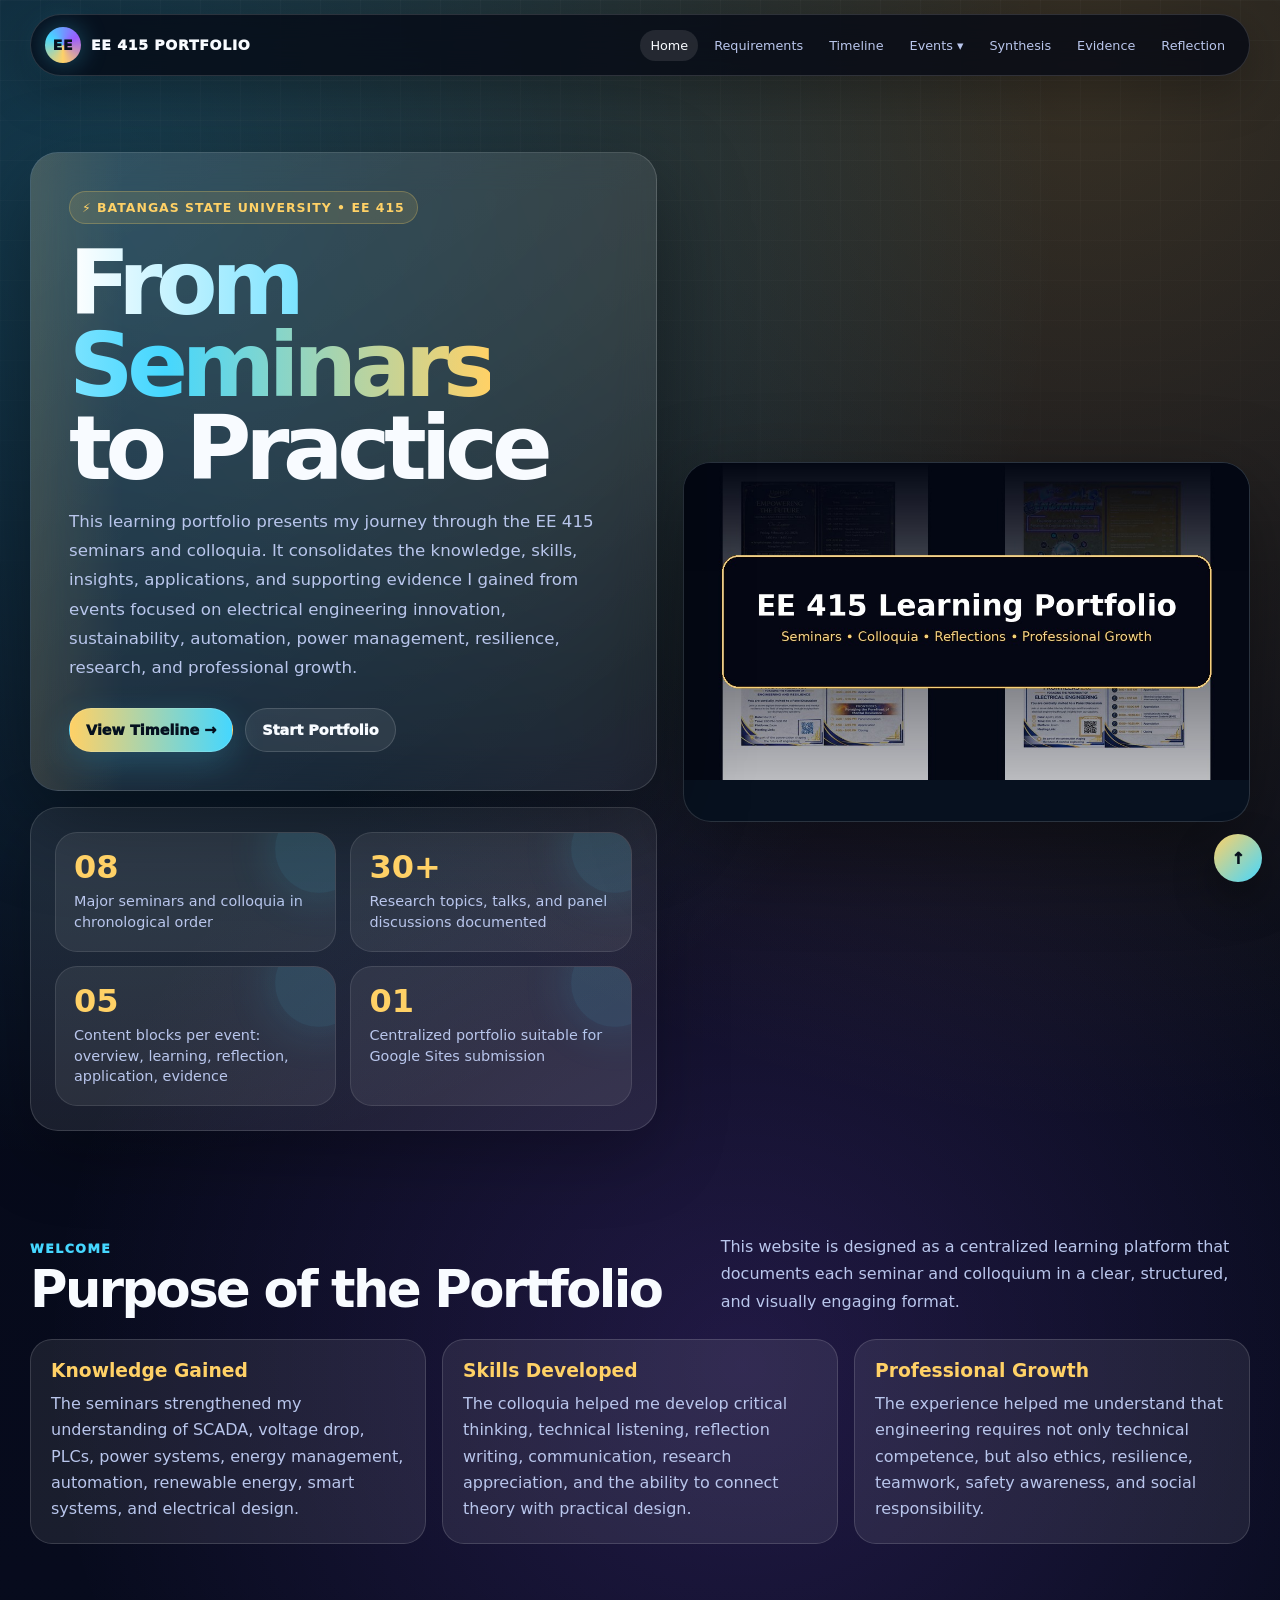
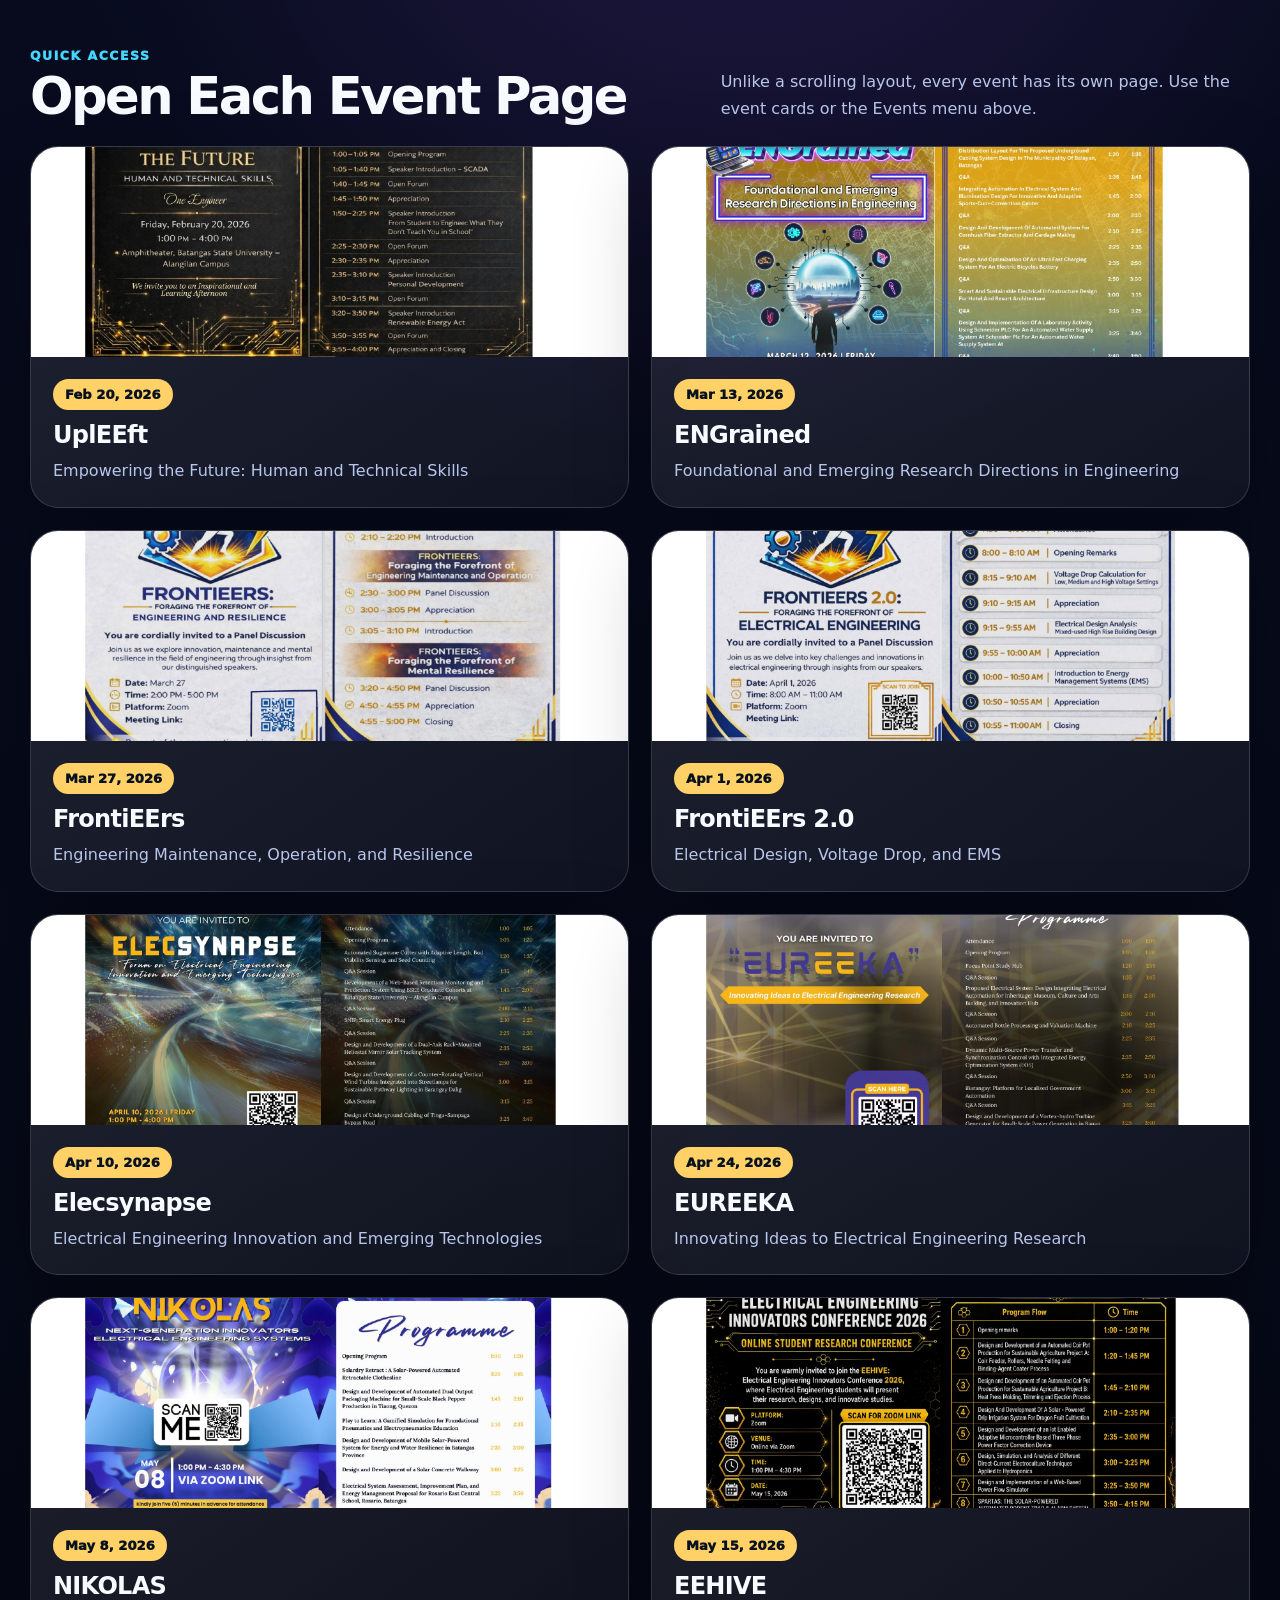
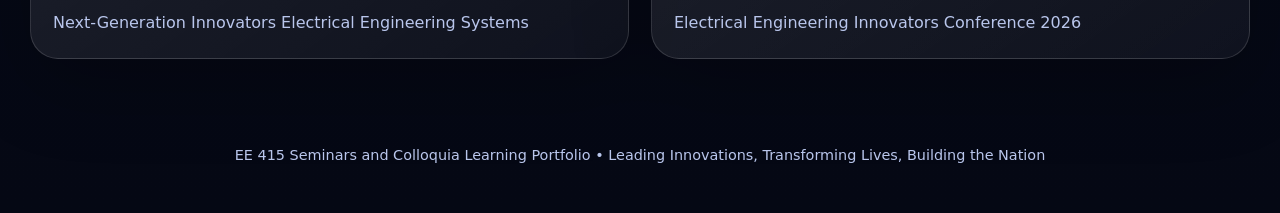
==== index.html @ 4abf8a92 "Add files via upload" ====
<!doctype html>
<html lang="en"><head><meta charset="utf-8"><meta name="viewport" content="width=device-width,initial-scale=1"><title>EE 415 Learning Portfolio</title><link rel="stylesheet" href="assets/css/style.css"></head>
<body>
<nav class="nav">
  <a class="brand" href="index.html"><span class="brand-mark">EE</span> EE 415 Portfolio</a>
  <div class="links">
    <a class="active" href="index.html">Home</a>
    <a class="" href="requirements.html">Requirements</a>
    <a class="" href="timeline.html">Timeline</a>
    <div class="drop"><button class="dropbtn">Events ▾</button><div class="drop-content">
      <a href="events/upleeft.html">UplEEft</a>
      <a href="events/engrained.html">ENGrained</a>
      <a href="events/frontieers.html">FrontiEErs</a>
      <a href="events/frontieers2.html">FrontiEErs 2.0</a>
      <a href="events/elecsynapse.html">Elecsynapse</a>
      <a href="events/eureeka.html">EUREEKA</a>
      <a href="events/nikolas.html">NIKOLAS</a>
      <a href="events/eehive.html">EEHIVE</a>
    </div></div>
    <a class="" href="synthesis.html">Synthesis</a>
    <a class="" href="gallery.html">Evidence</a>
    <a class="" href="reflection.html">Reflection</a>
  </div>
</nav>
<main class="wrap">
<section class="hero" id="top"><div class="hero-grid"><div><div class="hero-copy glass"><div class="eyebrow">⚡ Batangas State University • EE 415</div><h1><span class="gradient">From Seminars</span><br>to Practice</h1><p class="lead">This learning portfolio presents my journey through the EE 415 seminars and colloquia. It consolidates the knowledge, skills, insights, applications, and supporting evidence I gained from events focused on electrical engineering innovation, sustainability, automation, power management, resilience, research, and professional growth.</p><div class="btnrow"><a class="btn primary" href="timeline.html">View Timeline →</a><a class="btn secondary" href="events/upleeft.html">Start Portfolio</a></div></div><div class="stats"><div class="stat"><strong>08</strong><span>Major seminars and colloquia in chronological order</span></div><div class="stat"><strong>30+</strong><span>Research topics, talks, and panel discussions documented</span></div><div class="stat"><strong>05</strong><span>Content blocks per event: overview, learning, reflection, application, evidence</span></div><div class="stat"><strong>01</strong><span>Centralized portfolio suitable for Google Sites submission</span></div></div></div><div class="hero-img"><img src="assets/images/hero-collage.jpg" alt="EE 415 event collage"></div></div></section>
<section class="section"><div class="section-head"><div><div class="kicker">Welcome</div><h2>Purpose of the Portfolio</h2></div><p>This website is designed as a centralized learning platform that documents each seminar and colloquium in a clear, structured, and visually engaging format.</p></div><div class="grid"><div class="card"><h3>Knowledge Gained</h3><p>The seminars strengthened my understanding of SCADA, voltage drop, PLCs, power systems, energy management, automation, renewable energy, smart systems, and electrical design.</p></div><div class="card"><h3>Skills Developed</h3><p>The colloquia helped me develop critical thinking, technical listening, reflection writing, communication, research appreciation, and the ability to connect theory with practical design.</p></div><div class="card"><h3>Professional Growth</h3><p>The experience helped me understand that engineering requires not only technical competence, but also ethics, resilience, teamwork, safety awareness, and social responsibility.</p></div></div></section>
<section class="section"><div class="section-head"><div><div class="kicker">Quick Access</div><h2>Open Each Event Page</h2></div><p>Unlike a scrolling layout, every event has its own page. Use the event cards or the Events menu above.</p></div><div class="event-grid"><a class="event-card" href="events/upleeft.html"><div class="event-img"><img src="assets/images/events/upleeft.png" alt="UplEEft event poster"></div><div class="event-body"><span class="event-date">Feb 20, 2026</span><h3>UplEEft</h3><p>Empowering the Future: Human and Technical Skills</p></div></a>
<a class="event-card" href="events/engrained.html"><div class="event-img"><img src="assets/images/events/engrained.png" alt="ENGrained event poster"></div><div class="event-body"><span class="event-date">Mar 13, 2026</span><h3>ENGrained</h3><p>Foundational and Emerging Research Directions in Engineering</p></div></a>
<a class="event-card" href="events/frontieers.html"><div class="event-img"><img src="assets/images/events/frontieers.png" alt="FrontiEErs event poster"></div><div class="event-body"><span class="event-date">Mar 27, 2026</span><h3>FrontiEErs</h3><p>Engineering Maintenance, Operation, and Resilience</p></div></a>
<a class="event-card" href="events/frontieers2.html"><div class="event-img"><img src="assets/images/events/frontieers2.png" alt="FrontiEErs 2.0 event poster"></div><div class="event-body"><span class="event-date">Apr 1, 2026</span><h3>FrontiEErs 2.0</h3><p>Electrical Design, Voltage Drop, and EMS</p></div></a>
<a class="event-card" href="events/elecsynapse.html"><div class="event-img"><img src="assets/images/events/elecsynapse.png" alt="Elecsynapse event poster"></div><div class="event-body"><span class="event-date">Apr 10, 2026</span><h3>Elecsynapse</h3><p>Electrical Engineering Innovation and Emerging Technologies</p></div></a>
<a class="event-card" href="events/eureeka.html"><div class="event-img"><img src="assets/images/events/eureeka.png" alt="EUREEKA event poster"></div><div class="event-body"><span class="event-date">Apr 24, 2026</span><h3>EUREEKA</h3><p>Innovating Ideas to Electrical Engineering Research</p></div></a>
<a class="event-card" href="events/nikolas.html"><div class="event-img"><img src="assets/images/events/nikolas.png" alt="NIKOLAS event poster"></div><div class="event-body"><span class="event-date">May 8, 2026</span><h3>NIKOLAS</h3><p>Next-Generation Innovators Electrical Engineering Systems</p></div></a>
<a class="event-card" href="events/eehive.html"><div class="event-img"><img src="assets/images/events/eehive.png" alt="EEHIVE event poster"></div><div class="event-body"><span class="event-date">May 15, 2026</span><h3>EEHIVE</h3><p>Electrical Engineering Innovators Conference 2026</p></div></a></div></section>
</main><footer class="footer"><div class="wrap">EE 415 Seminars and Colloquia Learning Portfolio • Leading Innovations, Transforming Lives, Building the Nation</div></footer><a class="backtop" href="#top">↑</a></body></html>
---- assets/css/style.css ----
:root{
  --bg:#050814;--soft:#0b1228;--panel:rgba(255,255,255,.078);--panel2:rgba(255,255,255,.13);--text:#f8fbff;--muted:#b9c6ec;--gold:#ffd166;--electric:#45d7ff;--violet:#9a5cff;--green:#62ffbf;--line:rgba(255,255,255,.14);--shadow:0 30px 90px rgba(0,0,0,.42);--max:1220px;--r:28px
}
*{box-sizing:border-box;margin:0;padding:0}html{scroll-behavior:smooth}body{font-family:Inter,ui-sans-serif,system-ui,-apple-system,BlinkMacSystemFont,"Segoe UI",sans-serif;color:var(--text);background:radial-gradient(circle at 8% 6%,rgba(69,215,255,.25),transparent 28%),radial-gradient(circle at 85% 2%,rgba(255,209,102,.20),transparent 30%),radial-gradient(circle at 58% 40%,rgba(154,92,255,.18),transparent 32%),linear-gradient(180deg,#050814,#070b1d 46%,#050814);overflow-x:hidden;min-height:100vh}body:before{content:"";position:fixed;inset:0;pointer-events:none;background-image:linear-gradient(rgba(255,255,255,.026) 1px,transparent 1px),linear-gradient(90deg,rgba(255,255,255,.026) 1px,transparent 1px);background-size:40px 40px;mask-image:linear-gradient(to bottom,rgba(0,0,0,.9),transparent 82%);z-index:-2}body:after{content:"";position:fixed;inset:0;pointer-events:none;background:linear-gradient(115deg,transparent 0%,rgba(255,255,255,.055) 42%,transparent 58%);transform:translateX(-130%);animation:scan 8s ease-in-out infinite;z-index:-1}@keyframes scan{0%,50%{transform:translateX(-130%)}75%,100%{transform:translateX(130%)}}
a{color:inherit}.wrap{width:min(var(--max),calc(100% - 32px));margin:0 auto}.nav{position:sticky;top:14px;z-index:50;margin:14px auto 0;width:min(var(--max),calc(100% - 32px));display:flex;align-items:center;justify-content:space-between;gap:14px;padding:12px 14px;border:1px solid var(--line);border-radius:999px;background:rgba(5,8,20,.78);backdrop-filter:blur(18px);box-shadow:0 15px 50px rgba(0,0,0,.28)}.brand{display:flex;align-items:center;gap:10px;font-weight:1000;letter-spacing:.05em;text-transform:uppercase;font-size:.88rem;white-space:nowrap;text-decoration:none}.brand-mark{width:36px;height:36px;border-radius:50%;display:grid;place-items:center;background:conic-gradient(from 180deg,var(--gold),var(--electric),var(--violet),var(--gold));color:#07111f;font-weight:1000;box-shadow:0 0 26px rgba(69,215,255,.34)}.links{display:flex;gap:6px;flex-wrap:wrap;justify-content:flex-end;align-items:center}.links a,.dropbtn{color:var(--muted);text-decoration:none;font-size:.8rem;padding:8px 10px;border-radius:999px;transition:.25s ease;border:0;background:transparent;font-family:inherit}.links a:hover,.drop:hover .dropbtn,.links a.active{color:var(--text);background:rgba(255,255,255,.10)}.drop{position:relative}.drop-content{display:none;position:absolute;right:0;top:38px;min-width:310px;background:rgba(5,8,20,.96);border:1px solid var(--line);border-radius:20px;padding:10px;box-shadow:var(--shadow);backdrop-filter:blur(18px)}.drop:hover .drop-content{display:grid;gap:4px}.drop-content a{display:block;border-radius:12px;white-space:normal}.hero{padding:76px 0 50px}.hero-grid{display:grid;grid-template-columns:1.05fr .95fr;gap:26px;align-items:center}.glass{border:1px solid var(--line);background:linear-gradient(145deg,rgba(255,255,255,.115),rgba(255,255,255,.045));backdrop-filter:blur(18px);box-shadow:var(--shadow)}.hero-copy{position:relative;padding:38px;border-radius:var(--r);overflow:hidden}.hero-copy:before{content:"";position:absolute;inset:-2px;background:linear-gradient(90deg,transparent,rgba(69,215,255,.45),rgba(255,209,102,.42),transparent);opacity:.58;transform:translateX(-85%);animation:sweep 6s ease-in-out infinite;z-index:0}.hero-copy>*{position:relative;z-index:1}@keyframes sweep{0%,45%{transform:translateX(-85%)}70%,100%{transform:translateX(85%)}}.eyebrow{display:inline-flex;align-items:center;gap:8px;color:var(--gold);background:rgba(255,209,102,.12);border:1px solid rgba(255,209,102,.25);padding:8px 12px;border-radius:999px;font-size:.78rem;font-weight:900;letter-spacing:.08em;text-transform:uppercase;margin-bottom:18px}h1{font-size:clamp(2.6rem,7vw,6.1rem);line-height:.92;letter-spacing:-.07em;margin-bottom:18px}.gradient{background:linear-gradient(90deg,#fff,var(--electric),var(--gold));-webkit-background-clip:text;background-clip:text;color:transparent}.lead{color:var(--muted);font-size:1.04rem;line-height:1.75;max-width:72ch}.btnrow{display:flex;flex-wrap:wrap;gap:12px;margin-top:26px}.btn{display:inline-flex;align-items:center;gap:10px;padding:13px 16px;border-radius:999px;text-decoration:none;font-weight:950;font-size:.9rem;transition:.25s ease;border:1px solid rgba(255,255,255,.14)}.btn.primary{color:#05111f;background:linear-gradient(90deg,var(--gold),var(--electric));box-shadow:0 12px 35px rgba(69,215,255,.20)}.btn.secondary{color:var(--text);background:rgba(255,255,255,.08)}.btn:hover{transform:translateY(-3px) scale(1.015);filter:brightness(1.08)}.hero-img{border-radius:var(--r);overflow:hidden;border:1px solid var(--line);box-shadow:var(--shadow);min-height:360px;background:#07111f}.hero-img img{width:100%;height:100%;display:block;object-fit:cover}.stats{padding:24px;border-radius:var(--r);display:grid;grid-template-columns:repeat(2,1fr);gap:14px;background:var(--panel);border:1px solid var(--line);box-shadow:0 25px 70px rgba(0,0,0,.26);margin-top:16px}.stat{min-height:118px;padding:18px;border-radius:22px;background:rgba(255,255,255,.07);border:1px solid rgba(255,255,255,.10);position:relative;overflow:hidden}.stat:after{content:"";position:absolute;right:-28px;top:-28px;width:88px;height:88px;border-radius:50%;background:rgba(69,215,255,.12);box-shadow:0 0 50px rgba(69,215,255,.18)}.stat strong{display:block;font-size:2rem;line-height:1;color:var(--gold);margin-bottom:8px}.stat span{color:var(--muted);font-size:.9rem;line-height:1.45}.page-hero{padding:70px 0 36px}.page-card{padding:34px;border-radius:var(--r)}.page-card h1{font-size:clamp(2.4rem,6vw,5.2rem)}.meta{color:var(--gold);font-weight:900;letter-spacing:.04em;text-transform:uppercase;font-size:.82rem;margin-bottom:12px}.section{padding:52px 0}.section-head{display:flex;justify-content:space-between;gap:24px;align-items:end;margin-bottom:24px}.kicker{color:var(--electric);font-weight:1000;letter-spacing:.12em;text-transform:uppercase;font-size:.78rem;margin-bottom:8px}h2{font-size:clamp(1.9rem,4vw,3.35rem);line-height:1;letter-spacing:-.05em}.section-head p{color:var(--muted);max-width:52ch;line-height:1.7}.grid{display:grid;grid-template-columns:repeat(3,1fr);gap:16px}.grid.two{grid-template-columns:repeat(2,1fr)}.card{padding:20px;border-radius:22px;background:var(--panel);border:1px solid var(--line);transition:.25s ease}.card:hover{transform:translateY(-5px);background:var(--panel2)}.card h3{color:var(--gold);margin-bottom:10px}.card p,.card li{color:var(--muted);line-height:1.65}.card ul{padding-left:18px}.timeline{position:relative;display:grid;gap:18px}.timeline:before{content:"";position:absolute;left:29px;top:0;bottom:0;width:2px;background:linear-gradient(var(--gold),var(--electric),var(--violet),var(--green));opacity:.75}.timeitem{display:grid;grid-template-columns:60px 1fr;gap:16px;align-items:stretch}.dot{width:60px;height:60px;border-radius:50%;display:grid;place-items:center;background:linear-gradient(145deg,var(--gold),var(--electric));color:#08111d;font-weight:1000;box-shadow:0 0 0 8px rgba(69,215,255,.08),0 0 35px rgba(69,215,255,.20);z-index:1}.timecard{padding:20px;border-radius:22px;background:var(--panel);border:1px solid var(--line);transition:.25s ease}.timecard:hover{transform:translateX(6px);background:var(--panel2)}.timecard h3{font-size:1.25rem;margin-bottom:8px}.timemeta{color:var(--gold);font-size:.86rem;font-weight:850;margin-bottom:10px}.timecard p{color:var(--muted);line-height:1.65}.event-grid{display:grid;grid-template-columns:repeat(2,1fr);gap:22px}.event-card{border-radius:var(--r);background:linear-gradient(145deg,rgba(255,255,255,.10),rgba(255,255,255,.045));border:1px solid var(--line);box-shadow:0 25px 80px rgba(0,0,0,.24);overflow:hidden;transition:.28s ease;text-decoration:none;display:block}.event-card:hover{transform:translateY(-8px);box-shadow:0 35px 100px rgba(0,0,0,.38)}.event-img{height:210px;background:#07111f}.event-img img{width:100%;height:100%;object-fit:cover;display:block}.event-body{padding:22px}.event-date{display:inline-block;color:#07111f;background:var(--gold);padding:8px 12px;border-radius:999px;font-weight:1000;font-size:.82rem;margin-bottom:12px}.event-body h3{font-size:1.5rem;letter-spacing:-.03em;line-height:1.1;margin-bottom:10px}.event-body p{color:var(--muted);line-height:1.65}.visual{border-radius:24px;overflow:hidden;border:1px solid var(--line);box-shadow:var(--shadow);background:#07111f}.visual img{width:100%;display:block}.takeaways{display:grid;gap:10px}.takeaway{display:grid;grid-template-columns:30px 1fr;gap:10px;align-items:start;color:var(--muted);line-height:1.6}.takeaway b{color:var(--text)}.spark{width:30px;height:30px;border-radius:50%;display:grid;place-items:center;color:#07111f;background:linear-gradient(135deg,var(--gold),var(--electric));font-size:.78rem;font-weight:1000}.callout{padding:18px;border-radius:18px;background:rgba(255,255,255,.065);border:1px solid rgba(255,255,255,.10)}.callout strong{color:var(--gold)}.evidence{border-style:dashed}.gallery{display:grid;grid-template-columns:repeat(4,1fr);gap:14px}.gallery .gitem{min-height:180px;border-radius:20px;border:1px solid var(--line);background:linear-gradient(135deg,rgba(255,255,255,.14),rgba(255,255,255,.04)),radial-gradient(circle at 30% 20%,rgba(255,209,102,.25),transparent 32%);display:flex;flex-direction:column;justify-content:end;padding:16px;position:relative;overflow:hidden}.gallery .gitem:before{content:"";position:absolute;inset:16px;border:1px dashed rgba(255,255,255,.22);border-radius:14px}.gallery .gitem>*{position:relative;z-index:1}.gallery h3{font-size:1rem;margin-bottom:4px}.gallery p{color:var(--muted);font-size:.82rem;line-height:1.45}.footer{padding:36px 0 50px;color:var(--muted);text-align:center;font-size:.9rem}.backtop{position:fixed;right:18px;bottom:18px;width:48px;height:48px;border-radius:50%;display:grid;place-items:center;background:linear-gradient(135deg,var(--gold),var(--electric));color:#07111f;text-decoration:none;font-weight:1000;box-shadow:0 18px 40px rgba(0,0,0,.35);z-index:40}.poster-row{display:grid;grid-template-columns:.85fr 1.15fr;gap:20px;align-items:start}.caption{font-size:.85rem;color:var(--muted);line-height:1.55;margin-top:10px}.small{font-size:.92rem;color:var(--muted);line-height:1.65}.breadcrumbs{margin-bottom:18px;color:var(--muted);font-size:.86rem}.breadcrumbs a{color:var(--electric);text-decoration:none}.breadcrumbs a:hover{text-decoration:underline}@media(max-width:980px){.hero-grid,.grid,.grid.two,.event-grid,.poster-row{grid-template-columns:1fr}.gallery{grid-template-columns:repeat(2,1fr)}.section-head{align-items:start;flex-direction:column}.nav{align-items:flex-start;border-radius:24px;flex-direction:column}.links{justify-content:flex-start}.drop-content{position:static;display:none}.drop:hover .drop-content{display:grid}}@media(max-width:640px){.hero-copy,.page-card{padding:24px}.stats{grid-template-columns:1fr}.gallery{grid-template-columns:1fr}.timeitem{grid-template-columns:46px 1fr}.dot{width:46px;height:46px;font-size:.82rem}.timeline:before{left:22px}.event-img{height:170px}}
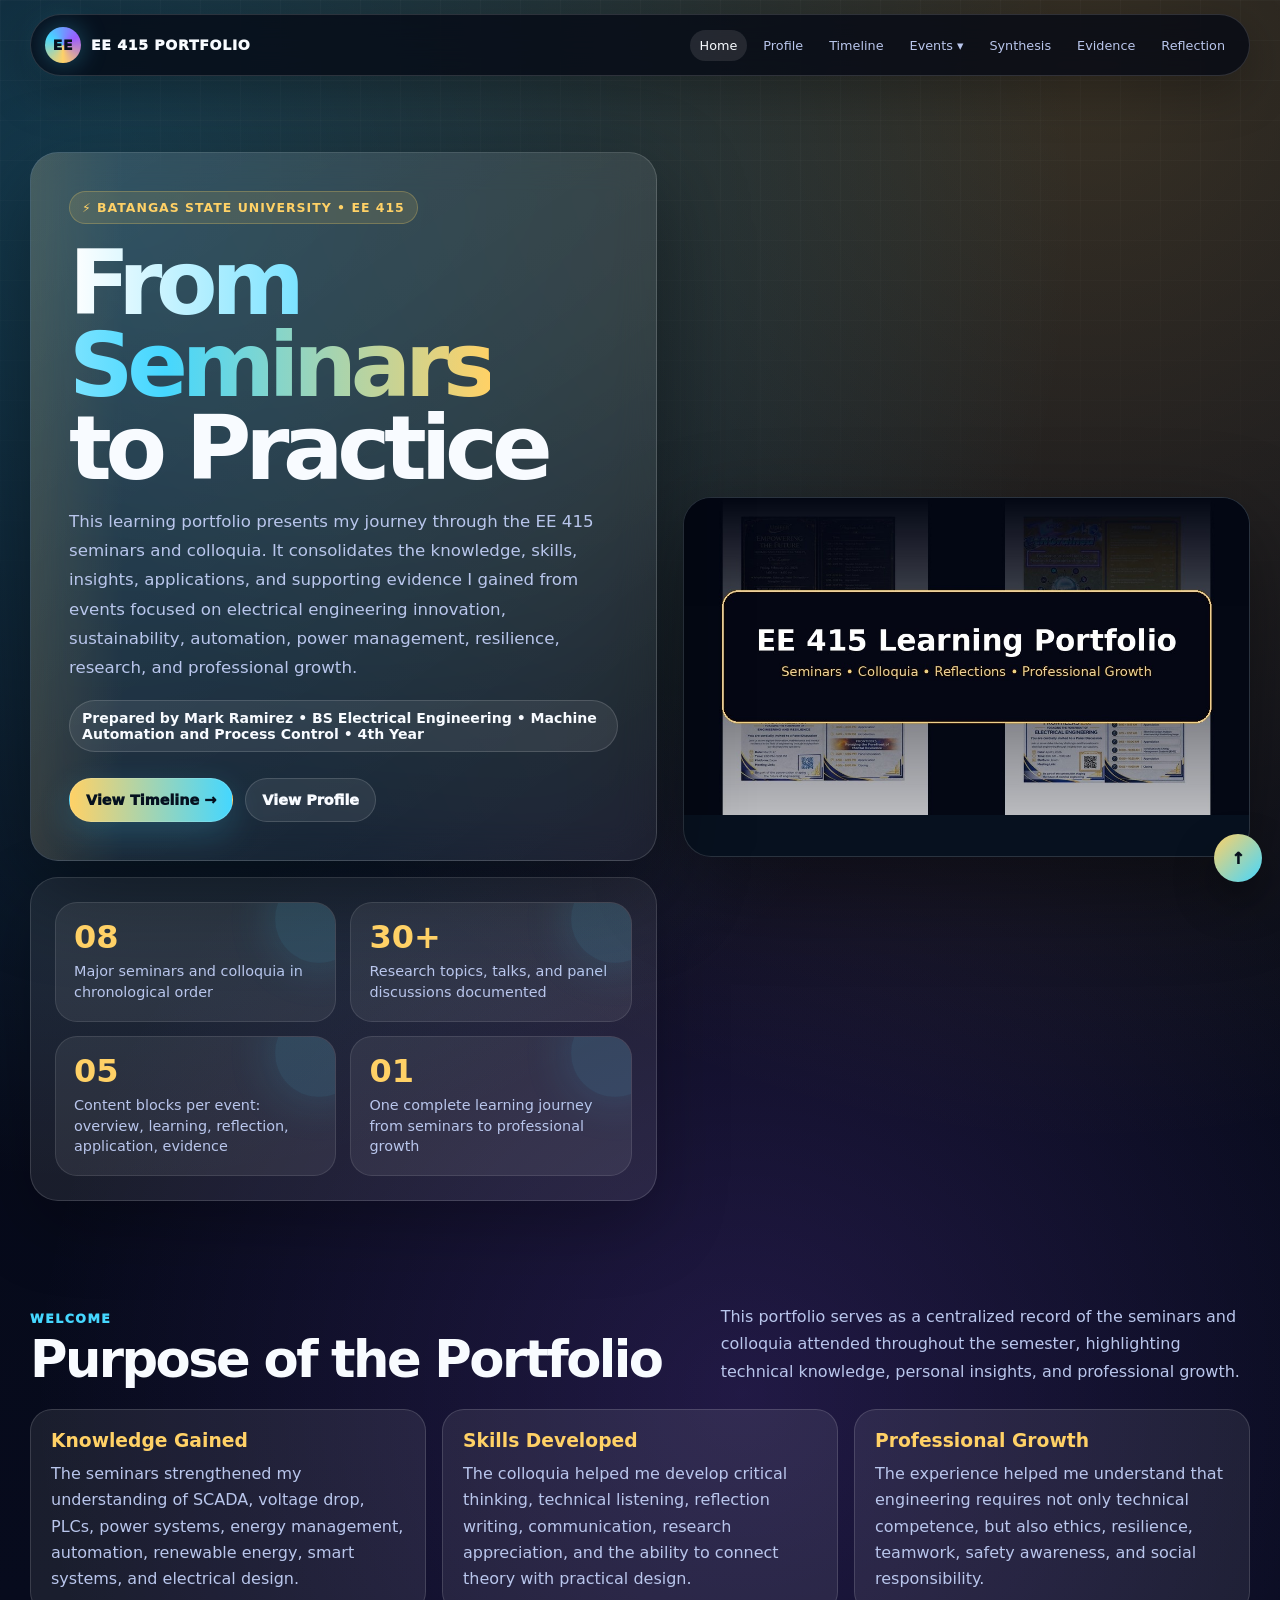
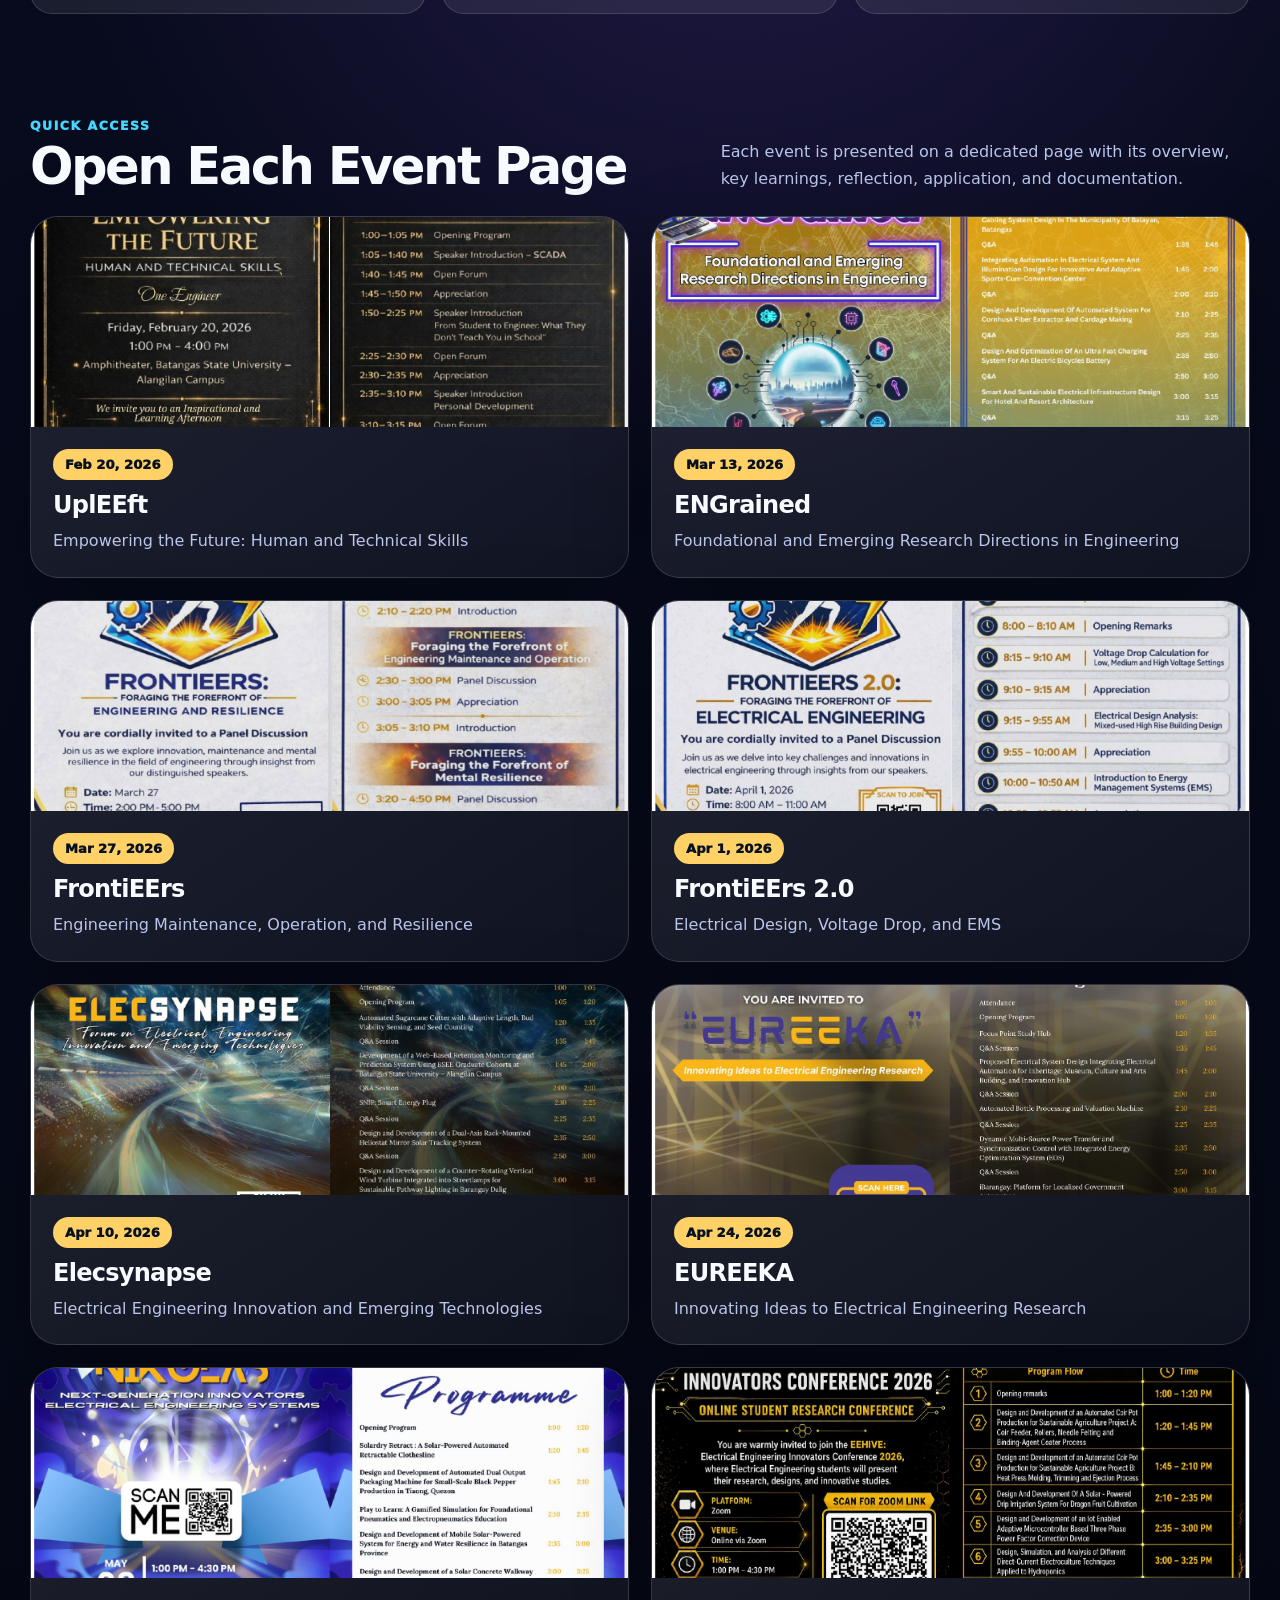
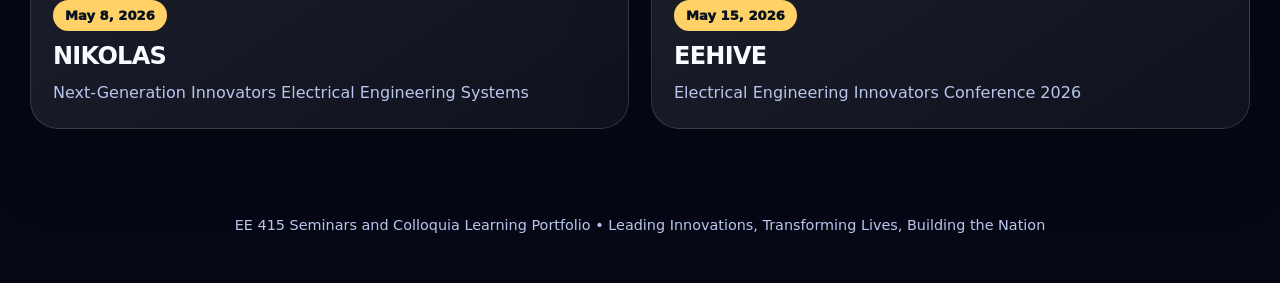
==== commit 324182df: "Add files via upload" ====
--- a/index.html
+++ b/index.html
@@ -5,7 +5,7 @@
   <a class="brand" href="index.html"><span class="brand-mark">EE</span> EE 415 Portfolio</a>
   <div class="links">
     <a class="active" href="index.html">Home</a>
-    <a class="" href="requirements.html">Requirements</a>
+    <a class="" href="profile.html">Profile</a>
     <a class="" href="timeline.html">Timeline</a>
     <div class="drop"><button class="dropbtn">Events ▾</button><div class="drop-content">
       <a href="events/upleeft.html">UplEEft</a>
@@ -23,9 +23,9 @@
   </div>
 </nav>
 <main class="wrap">
-<section class="hero" id="top"><div class="hero-grid"><div><div class="hero-copy glass"><div class="eyebrow">⚡ Batangas State University • EE 415</div><h1><span class="gradient">From Seminars</span><br>to Practice</h1><p class="lead">This learning portfolio presents my journey through the EE 415 seminars and colloquia. It consolidates the knowledge, skills, insights, applications, and supporting evidence I gained from events focused on electrical engineering innovation, sustainability, automation, power management, resilience, research, and professional growth.</p><div class="btnrow"><a class="btn primary" href="timeline.html">View Timeline →</a><a class="btn secondary" href="events/upleeft.html">Start Portfolio</a></div></div><div class="stats"><div class="stat"><strong>08</strong><span>Major seminars and colloquia in chronological order</span></div><div class="stat"><strong>30+</strong><span>Research topics, talks, and panel discussions documented</span></div><div class="stat"><strong>05</strong><span>Content blocks per event: overview, learning, reflection, application, evidence</span></div><div class="stat"><strong>01</strong><span>Centralized portfolio suitable for Google Sites submission</span></div></div></div><div class="hero-img"><img src="assets/images/hero-collage.jpg" alt="EE 415 event collage"></div></div></section>
-<section class="section"><div class="section-head"><div><div class="kicker">Welcome</div><h2>Purpose of the Portfolio</h2></div><p>This website is designed as a centralized learning platform that documents each seminar and colloquium in a clear, structured, and visually engaging format.</p></div><div class="grid"><div class="card"><h3>Knowledge Gained</h3><p>The seminars strengthened my understanding of SCADA, voltage drop, PLCs, power systems, energy management, automation, renewable energy, smart systems, and electrical design.</p></div><div class="card"><h3>Skills Developed</h3><p>The colloquia helped me develop critical thinking, technical listening, reflection writing, communication, research appreciation, and the ability to connect theory with practical design.</p></div><div class="card"><h3>Professional Growth</h3><p>The experience helped me understand that engineering requires not only technical competence, but also ethics, resilience, teamwork, safety awareness, and social responsibility.</p></div></div></section>
-<section class="section"><div class="section-head"><div><div class="kicker">Quick Access</div><h2>Open Each Event Page</h2></div><p>Unlike a scrolling layout, every event has its own page. Use the event cards or the Events menu above.</p></div><div class="event-grid"><a class="event-card" href="events/upleeft.html"><div class="event-img"><img src="assets/images/events/upleeft.png" alt="UplEEft event poster"></div><div class="event-body"><span class="event-date">Feb 20, 2026</span><h3>UplEEft</h3><p>Empowering the Future: Human and Technical Skills</p></div></a>
+<section class="hero" id="top"><div class="hero-grid"><div><div class="hero-copy glass"><div class="eyebrow">⚡ Batangas State University • EE 415</div><h1><span class="gradient">From Seminars</span><br>to Practice</h1><p class="lead">This learning portfolio presents my journey through the EE 415 seminars and colloquia. It consolidates the knowledge, skills, insights, applications, and supporting evidence I gained from events focused on electrical engineering innovation, sustainability, automation, power management, resilience, research, and professional growth.</p><div class="author-tag">Prepared by Mark Ramirez • BS Electrical Engineering • Machine Automation and Process Control • 4th Year</div><div class="btnrow"><a class="btn primary" href="timeline.html">View Timeline →</a><a class="btn secondary" href="profile.html">View Profile</a></div></div><div class="stats"><div class="stat"><strong>08</strong><span>Major seminars and colloquia in chronological order</span></div><div class="stat"><strong>30+</strong><span>Research topics, talks, and panel discussions documented</span></div><div class="stat"><strong>05</strong><span>Content blocks per event: overview, learning, reflection, application, evidence</span></div><div class="stat"><strong>01</strong><span>One complete learning journey from seminars to professional growth</span></div></div></div><div class="hero-img"><img src="assets/images/hero-collage.jpg" alt="EE 415 event collage"></div></div></section>
+<section class="section"><div class="section-head"><div><div class="kicker">Welcome</div><h2>Purpose of the Portfolio</h2></div><p>This portfolio serves as a centralized record of the seminars and colloquia attended throughout the semester, highlighting technical knowledge, personal insights, and professional growth.</p></div><div class="grid"><div class="card"><h3>Knowledge Gained</h3><p>The seminars strengthened my understanding of SCADA, voltage drop, PLCs, power systems, energy management, automation, renewable energy, smart systems, and electrical design.</p></div><div class="card"><h3>Skills Developed</h3><p>The colloquia helped me develop critical thinking, technical listening, reflection writing, communication, research appreciation, and the ability to connect theory with practical design.</p></div><div class="card"><h3>Professional Growth</h3><p>The experience helped me understand that engineering requires not only technical competence, but also ethics, resilience, teamwork, safety awareness, and social responsibility.</p></div></div></section>
+<section class="section"><div class="section-head"><div><div class="kicker">Quick Access</div><h2>Open Each Event Page</h2></div><p>Each event is presented on a dedicated page with its overview, key learnings, reflection, application, and documentation.</p></div><div class="event-grid"><a class="event-card" href="events/upleeft.html"><div class="event-img"><img src="assets/images/events/upleeft.png" alt="UplEEft event poster"></div><div class="event-body"><span class="event-date">Feb 20, 2026</span><h3>UplEEft</h3><p>Empowering the Future: Human and Technical Skills</p></div></a>
 <a class="event-card" href="events/engrained.html"><div class="event-img"><img src="assets/images/events/engrained.png" alt="ENGrained event poster"></div><div class="event-body"><span class="event-date">Mar 13, 2026</span><h3>ENGrained</h3><p>Foundational and Emerging Research Directions in Engineering</p></div></a>
 <a class="event-card" href="events/frontieers.html"><div class="event-img"><img src="assets/images/events/frontieers.png" alt="FrontiEErs event poster"></div><div class="event-body"><span class="event-date">Mar 27, 2026</span><h3>FrontiEErs</h3><p>Engineering Maintenance, Operation, and Resilience</p></div></a>
 <a class="event-card" href="events/frontieers2.html"><div class="event-img"><img src="assets/images/events/frontieers2.png" alt="FrontiEErs 2.0 event poster"></div><div class="event-body"><span class="event-date">Apr 1, 2026</span><h3>FrontiEErs 2.0</h3><p>Electrical Design, Voltage Drop, and EMS</p></div></a>
--- a/assets/css/style.css
+++ b/assets/css/style.css
@@ -4,3 +4,94 @@
 }
 *{box-sizing:border-box;margin:0;padding:0}html{scroll-behavior:smooth}body{font-family:Inter,ui-sans-serif,system-ui,-apple-system,BlinkMacSystemFont,"Segoe UI",sans-serif;color:var(--text);background:radial-gradient(circle at 8% 6%,rgba(69,215,255,.25),transparent 28%),radial-gradient(circle at 85% 2%,rgba(255,209,102,.20),transparent 30%),radial-gradient(circle at 58% 40%,rgba(154,92,255,.18),transparent 32%),linear-gradient(180deg,#050814,#070b1d 46%,#050814);overflow-x:hidden;min-height:100vh}body:before{content:"";position:fixed;inset:0;pointer-events:none;background-image:linear-gradient(rgba(255,255,255,.026) 1px,transparent 1px),linear-gradient(90deg,rgba(255,255,255,.026) 1px,transparent 1px);background-size:40px 40px;mask-image:linear-gradient(to bottom,rgba(0,0,0,.9),transparent 82%);z-index:-2}body:after{content:"";position:fixed;inset:0;pointer-events:none;background:linear-gradient(115deg,transparent 0%,rgba(255,255,255,.055) 42%,transparent 58%);transform:translateX(-130%);animation:scan 8s ease-in-out infinite;z-index:-1}@keyframes scan{0%,50%{transform:translateX(-130%)}75%,100%{transform:translateX(130%)}}
 a{color:inherit}.wrap{width:min(var(--max),calc(100% - 32px));margin:0 auto}.nav{position:sticky;top:14px;z-index:50;margin:14px auto 0;width:min(var(--max),calc(100% - 32px));display:flex;align-items:center;justify-content:space-between;gap:14px;padding:12px 14px;border:1px solid var(--line);border-radius:999px;background:rgba(5,8,20,.78);backdrop-filter:blur(18px);box-shadow:0 15px 50px rgba(0,0,0,.28)}.brand{display:flex;align-items:center;gap:10px;font-weight:1000;letter-spacing:.05em;text-transform:uppercase;font-size:.88rem;white-space:nowrap;text-decoration:none}.brand-mark{width:36px;height:36px;border-radius:50%;display:grid;place-items:center;background:conic-gradient(from 180deg,var(--gold),var(--electric),var(--violet),var(--gold));color:#07111f;font-weight:1000;box-shadow:0 0 26px rgba(69,215,255,.34)}.links{display:flex;gap:6px;flex-wrap:wrap;justify-content:flex-end;align-items:center}.links a,.dropbtn{color:var(--muted);text-decoration:none;font-size:.8rem;padding:8px 10px;border-radius:999px;transition:.25s ease;border:0;background:transparent;font-family:inherit}.links a:hover,.drop:hover .dropbtn,.links a.active{color:var(--text);background:rgba(255,255,255,.10)}.drop{position:relative}.drop-content{display:none;position:absolute;right:0;top:38px;min-width:310px;background:rgba(5,8,20,.96);border:1px solid var(--line);border-radius:20px;padding:10px;box-shadow:var(--shadow);backdrop-filter:blur(18px)}.drop:hover .drop-content{display:grid;gap:4px}.drop-content a{display:block;border-radius:12px;white-space:normal}.hero{padding:76px 0 50px}.hero-grid{display:grid;grid-template-columns:1.05fr .95fr;gap:26px;align-items:center}.glass{border:1px solid var(--line);background:linear-gradient(145deg,rgba(255,255,255,.115),rgba(255,255,255,.045));backdrop-filter:blur(18px);box-shadow:var(--shadow)}.hero-copy{position:relative;padding:38px;border-radius:var(--r);overflow:hidden}.hero-copy:before{content:"";position:absolute;inset:-2px;background:linear-gradient(90deg,transparent,rgba(69,215,255,.45),rgba(255,209,102,.42),transparent);opacity:.58;transform:translateX(-85%);animation:sweep 6s ease-in-out infinite;z-index:0}.hero-copy>*{position:relative;z-index:1}@keyframes sweep{0%,45%{transform:translateX(-85%)}70%,100%{transform:translateX(85%)}}.eyebrow{display:inline-flex;align-items:center;gap:8px;color:var(--gold);background:rgba(255,209,102,.12);border:1px solid rgba(255,209,102,.25);padding:8px 12px;border-radius:999px;font-size:.78rem;font-weight:900;letter-spacing:.08em;text-transform:uppercase;margin-bottom:18px}h1{font-size:clamp(2.6rem,7vw,6.1rem);line-height:.92;letter-spacing:-.07em;margin-bottom:18px}.gradient{background:linear-gradient(90deg,#fff,var(--electric),var(--gold));-webkit-background-clip:text;background-clip:text;color:transparent}.lead{color:var(--muted);font-size:1.04rem;line-height:1.75;max-width:72ch}.btnrow{display:flex;flex-wrap:wrap;gap:12px;margin-top:26px}.btn{display:inline-flex;align-items:center;gap:10px;padding:13px 16px;border-radius:999px;text-decoration:none;font-weight:950;font-size:.9rem;transition:.25s ease;border:1px solid rgba(255,255,255,.14)}.btn.primary{color:#05111f;background:linear-gradient(90deg,var(--gold),var(--electric));box-shadow:0 12px 35px rgba(69,215,255,.20)}.btn.secondary{color:var(--text);background:rgba(255,255,255,.08)}.btn:hover{transform:translateY(-3px) scale(1.015);filter:brightness(1.08)}.hero-img{border-radius:var(--r);overflow:hidden;border:1px solid var(--line);box-shadow:var(--shadow);min-height:360px;background:#07111f}.hero-img img{width:100%;height:100%;display:block;object-fit:cover}.stats{padding:24px;border-radius:var(--r);display:grid;grid-template-columns:repeat(2,1fr);gap:14px;background:var(--panel);border:1px solid var(--line);box-shadow:0 25px 70px rgba(0,0,0,.26);margin-top:16px}.stat{min-height:118px;padding:18px;border-radius:22px;background:rgba(255,255,255,.07);border:1px solid rgba(255,255,255,.10);position:relative;overflow:hidden}.stat:after{content:"";position:absolute;right:-28px;top:-28px;width:88px;height:88px;border-radius:50%;background:rgba(69,215,255,.12);box-shadow:0 0 50px rgba(69,215,255,.18)}.stat strong{display:block;font-size:2rem;line-height:1;color:var(--gold);margin-bottom:8px}.stat span{color:var(--muted);font-size:.9rem;line-height:1.45}.page-hero{padding:70px 0 36px}.page-card{padding:34px;border-radius:var(--r)}.page-card h1{font-size:clamp(2.4rem,6vw,5.2rem)}.meta{color:var(--gold);font-weight:900;letter-spacing:.04em;text-transform:uppercase;font-size:.82rem;margin-bottom:12px}.section{padding:52px 0}.section-head{display:flex;justify-content:space-between;gap:24px;align-items:end;margin-bottom:24px}.kicker{color:var(--electric);font-weight:1000;letter-spacing:.12em;text-transform:uppercase;font-size:.78rem;margin-bottom:8px}h2{font-size:clamp(1.9rem,4vw,3.35rem);line-height:1;letter-spacing:-.05em}.section-head p{color:var(--muted);max-width:52ch;line-height:1.7}.grid{display:grid;grid-template-columns:repeat(3,1fr);gap:16px}.grid.two{grid-template-columns:repeat(2,1fr)}.card{padding:20px;border-radius:22px;background:var(--panel);border:1px solid var(--line);transition:.25s ease}.card:hover{transform:translateY(-5px);background:var(--panel2)}.card h3{color:var(--gold);margin-bottom:10px}.card p,.card li{color:var(--muted);line-height:1.65}.card ul{padding-left:18px}.timeline{position:relative;display:grid;gap:18px}.timeline:before{content:"";position:absolute;left:29px;top:0;bottom:0;width:2px;background:linear-gradient(var(--gold),var(--electric),var(--violet),var(--green));opacity:.75}.timeitem{display:grid;grid-template-columns:60px 1fr;gap:16px;align-items:stretch}.dot{width:60px;height:60px;border-radius:50%;display:grid;place-items:center;background:linear-gradient(145deg,var(--gold),var(--electric));color:#08111d;font-weight:1000;box-shadow:0 0 0 8px rgba(69,215,255,.08),0 0 35px rgba(69,215,255,.20);z-index:1}.timecard{padding:20px;border-radius:22px;background:var(--panel);border:1px solid var(--line);transition:.25s ease}.timecard:hover{transform:translateX(6px);background:var(--panel2)}.timecard h3{font-size:1.25rem;margin-bottom:8px}.timemeta{color:var(--gold);font-size:.86rem;font-weight:850;margin-bottom:10px}.timecard p{color:var(--muted);line-height:1.65}.event-grid{display:grid;grid-template-columns:repeat(2,1fr);gap:22px}.event-card{border-radius:var(--r);background:linear-gradient(145deg,rgba(255,255,255,.10),rgba(255,255,255,.045));border:1px solid var(--line);box-shadow:0 25px 80px rgba(0,0,0,.24);overflow:hidden;transition:.28s ease;text-decoration:none;display:block}.event-card:hover{transform:translateY(-8px);box-shadow:0 35px 100px rgba(0,0,0,.38)}.event-img{height:210px;background:#07111f}.event-img img{width:100%;height:100%;object-fit:cover;display:block}.event-body{padding:22px}.event-date{display:inline-block;color:#07111f;background:var(--gold);padding:8px 12px;border-radius:999px;font-weight:1000;font-size:.82rem;margin-bottom:12px}.event-body h3{font-size:1.5rem;letter-spacing:-.03em;line-height:1.1;margin-bottom:10px}.event-body p{color:var(--muted);line-height:1.65}.visual{border-radius:24px;overflow:hidden;border:1px solid var(--line);box-shadow:var(--shadow);background:#07111f}.visual img{width:100%;display:block}.takeaways{display:grid;gap:10px}.takeaway{display:grid;grid-template-columns:30px 1fr;gap:10px;align-items:start;color:var(--muted);line-height:1.6}.takeaway b{color:var(--text)}.spark{width:30px;height:30px;border-radius:50%;display:grid;place-items:center;color:#07111f;background:linear-gradient(135deg,var(--gold),var(--electric));font-size:.78rem;font-weight:1000}.callout{padding:18px;border-radius:18px;background:rgba(255,255,255,.065);border:1px solid rgba(255,255,255,.10)}.callout strong{color:var(--gold)}.evidence{border-style:dashed}.gallery{display:grid;grid-template-columns:repeat(4,1fr);gap:14px}.gallery .gitem{min-height:180px;border-radius:20px;border:1px solid var(--line);background:linear-gradient(135deg,rgba(255,255,255,.14),rgba(255,255,255,.04)),radial-gradient(circle at 30% 20%,rgba(255,209,102,.25),transparent 32%);display:flex;flex-direction:column;justify-content:end;padding:16px;position:relative;overflow:hidden}.gallery .gitem:before{content:"";position:absolute;inset:16px;border:1px dashed rgba(255,255,255,.22);border-radius:14px}.gallery .gitem>*{position:relative;z-index:1}.gallery h3{font-size:1rem;margin-bottom:4px}.gallery p{color:var(--muted);font-size:.82rem;line-height:1.45}.footer{padding:36px 0 50px;color:var(--muted);text-align:center;font-size:.9rem}.backtop{position:fixed;right:18px;bottom:18px;width:48px;height:48px;border-radius:50%;display:grid;place-items:center;background:linear-gradient(135deg,var(--gold),var(--electric));color:#07111f;text-decoration:none;font-weight:1000;box-shadow:0 18px 40px rgba(0,0,0,.35);z-index:40}.poster-row{display:grid;grid-template-columns:.85fr 1.15fr;gap:20px;align-items:start}.caption{font-size:.85rem;color:var(--muted);line-height:1.55;margin-top:10px}.small{font-size:.92rem;color:var(--muted);line-height:1.65}.breadcrumbs{margin-bottom:18px;color:var(--muted);font-size:.86rem}.breadcrumbs a{color:var(--electric);text-decoration:none}.breadcrumbs a:hover{text-decoration:underline}@media(max-width:980px){.hero-grid,.grid,.grid.two,.event-grid,.poster-row{grid-template-columns:1fr}.gallery{grid-template-columns:repeat(2,1fr)}.section-head{align-items:start;flex-direction:column}.nav{align-items:flex-start;border-radius:24px;flex-direction:column}.links{justify-content:flex-start}.drop-content{position:static;display:none}.drop:hover .drop-content{display:grid}}@media(max-width:640px){.hero-copy,.page-card{padding:24px}.stats{grid-template-columns:1fr}.gallery{grid-template-columns:1fr}.timeitem{grid-template-columns:46px 1fr}.dot{width:46px;height:46px;font-size:.82rem}.timeline:before{left:22px}.event-img{height:170px}}
+
+
+/* Clean portfolio update: full-bleed event banners and polished documentation images */
+.visual.event-banner{
+  height: clamp(260px, 44vw, 510px);
+  border-radius: 30px;
+  background: #07111f;
+  display: block;
+}
+.visual.event-banner img{
+  width: 100%;
+  height: 100%;
+  object-fit: contain;
+  object-position: center;
+  display: block;
+}
+.event-img{
+  background: #07111f;
+}
+.event-img img{
+  object-fit: cover;
+  object-position: center;
+}
+.hero-img img,
+.visual img{
+  background: #07111f;
+}
+
+
+/* Profile page update */
+.author-tag{
+  margin-top:18px;
+  display:inline-flex;
+  flex-wrap:wrap;
+  gap:8px;
+  align-items:center;
+  color:var(--text);
+  background:rgba(255,255,255,.08);
+  border:1px solid rgba(255,255,255,.14);
+  border-radius:999px;
+  padding:9px 12px;
+  font-weight:850;
+  font-size:.88rem;
+}
+.profile-layout{
+  display:grid;
+  grid-template-columns:.78fr 1.22fr;
+  gap:24px;
+  align-items:start;
+}
+.profile-photo-card{
+  padding:24px;
+  border-radius:var(--r);
+  background:linear-gradient(145deg,rgba(255,255,255,.12),rgba(255,255,255,.045));
+  border:1px solid var(--line);
+  box-shadow:var(--shadow);
+  text-align:center;
+  position:relative;
+  overflow:hidden;
+}
+.profile-photo-card:before{
+  content:"";
+  position:absolute;
+  inset:-40%;
+  background:conic-gradient(from 180deg, transparent, rgba(69,215,255,.22), rgba(255,209,102,.22), transparent);
+  animation:spinGlow 10s linear infinite;
+}
+@keyframes spinGlow{to{transform:rotate(360deg)}}
+.profile-photo-card > *{position:relative;z-index:1}
+.profile-photo{
+  width:min(310px,100%);
+  aspect-ratio:1/1;
+  margin:0 auto 18px;
+  border-radius:50%;
+  overflow:hidden;
+  border:4px solid rgba(255,209,102,.9);
+  box-shadow:0 0 0 10px rgba(255,209,102,.10),0 22px 60px rgba(0,0,0,.35);
+  background:#fff;
+}
+.profile-photo img{width:100%;height:100%;object-fit:cover;display:block}
+.profile-name{font-size:1.65rem;letter-spacing:-.03em;margin-bottom:5px}
+.profile-course{color:var(--muted);line-height:1.55}
+.profile-badge-row{display:flex;flex-wrap:wrap;justify-content:center;gap:8px;margin-top:16px}
+.profile-badge{padding:8px 10px;border-radius:999px;background:rgba(255,255,255,.09);border:1px solid rgba(255,255,255,.13);color:var(--text);font-size:.8rem;font-weight:850}
+.profile-info-grid{display:grid;grid-template-columns:repeat(2,1fr);gap:14px;margin-top:18px}
+.profile-info{padding:16px;border-radius:18px;background:rgba(255,255,255,.07);border:1px solid rgba(255,255,255,.11)}
+.profile-info span{display:block;color:var(--electric);font-size:.74rem;text-transform:uppercase;letter-spacing:.09em;font-weight:1000;margin-bottom:7px}
+.profile-info strong{font-size:1rem;color:var(--text);line-height:1.35}
+.profile-statement{padding:24px;border-radius:var(--r);background:var(--panel);border:1px solid var(--line);box-shadow:0 20px 70px rgba(0,0,0,.24)}
+.profile-statement p{color:var(--muted);line-height:1.8;margin-bottom:14px}.profile-statement p:last-child{margin-bottom:0}
+@media(max-width:980px){.profile-layout,.profile-info-grid{grid-template-columns:1fr}}
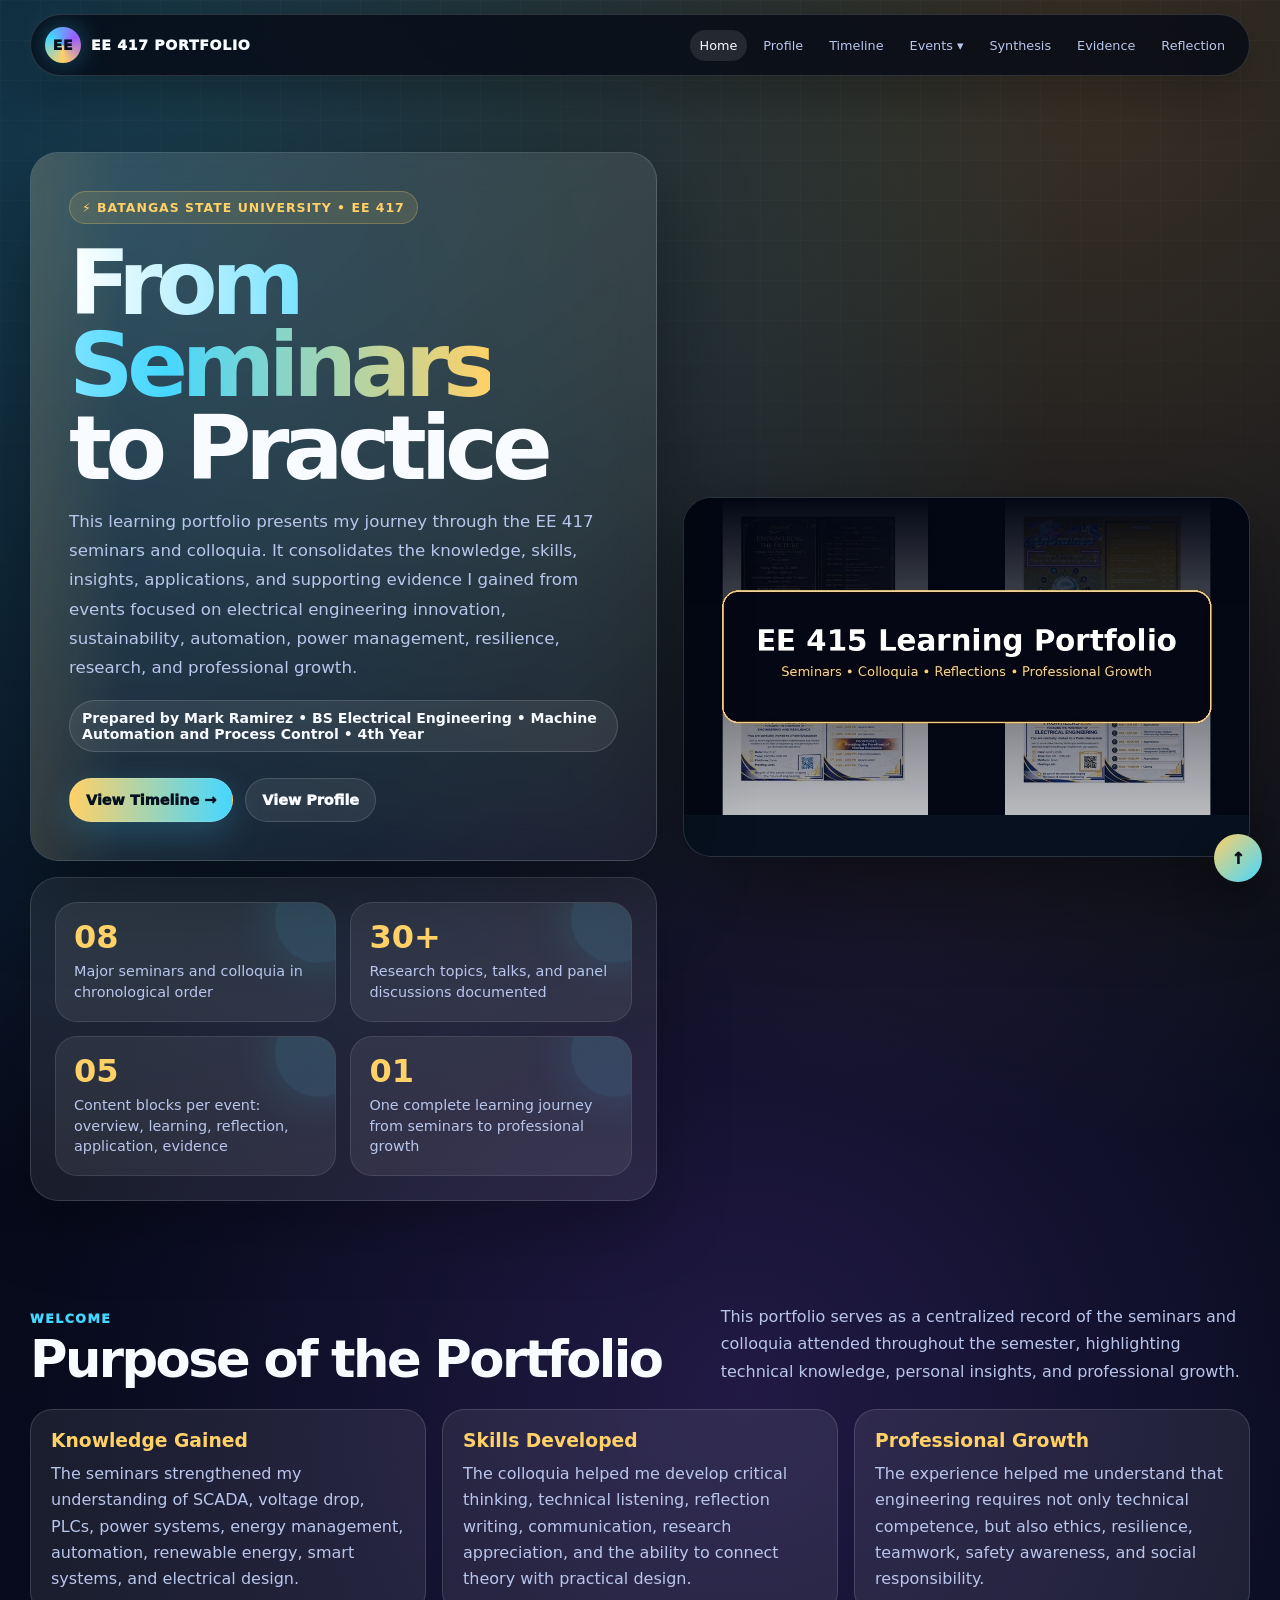
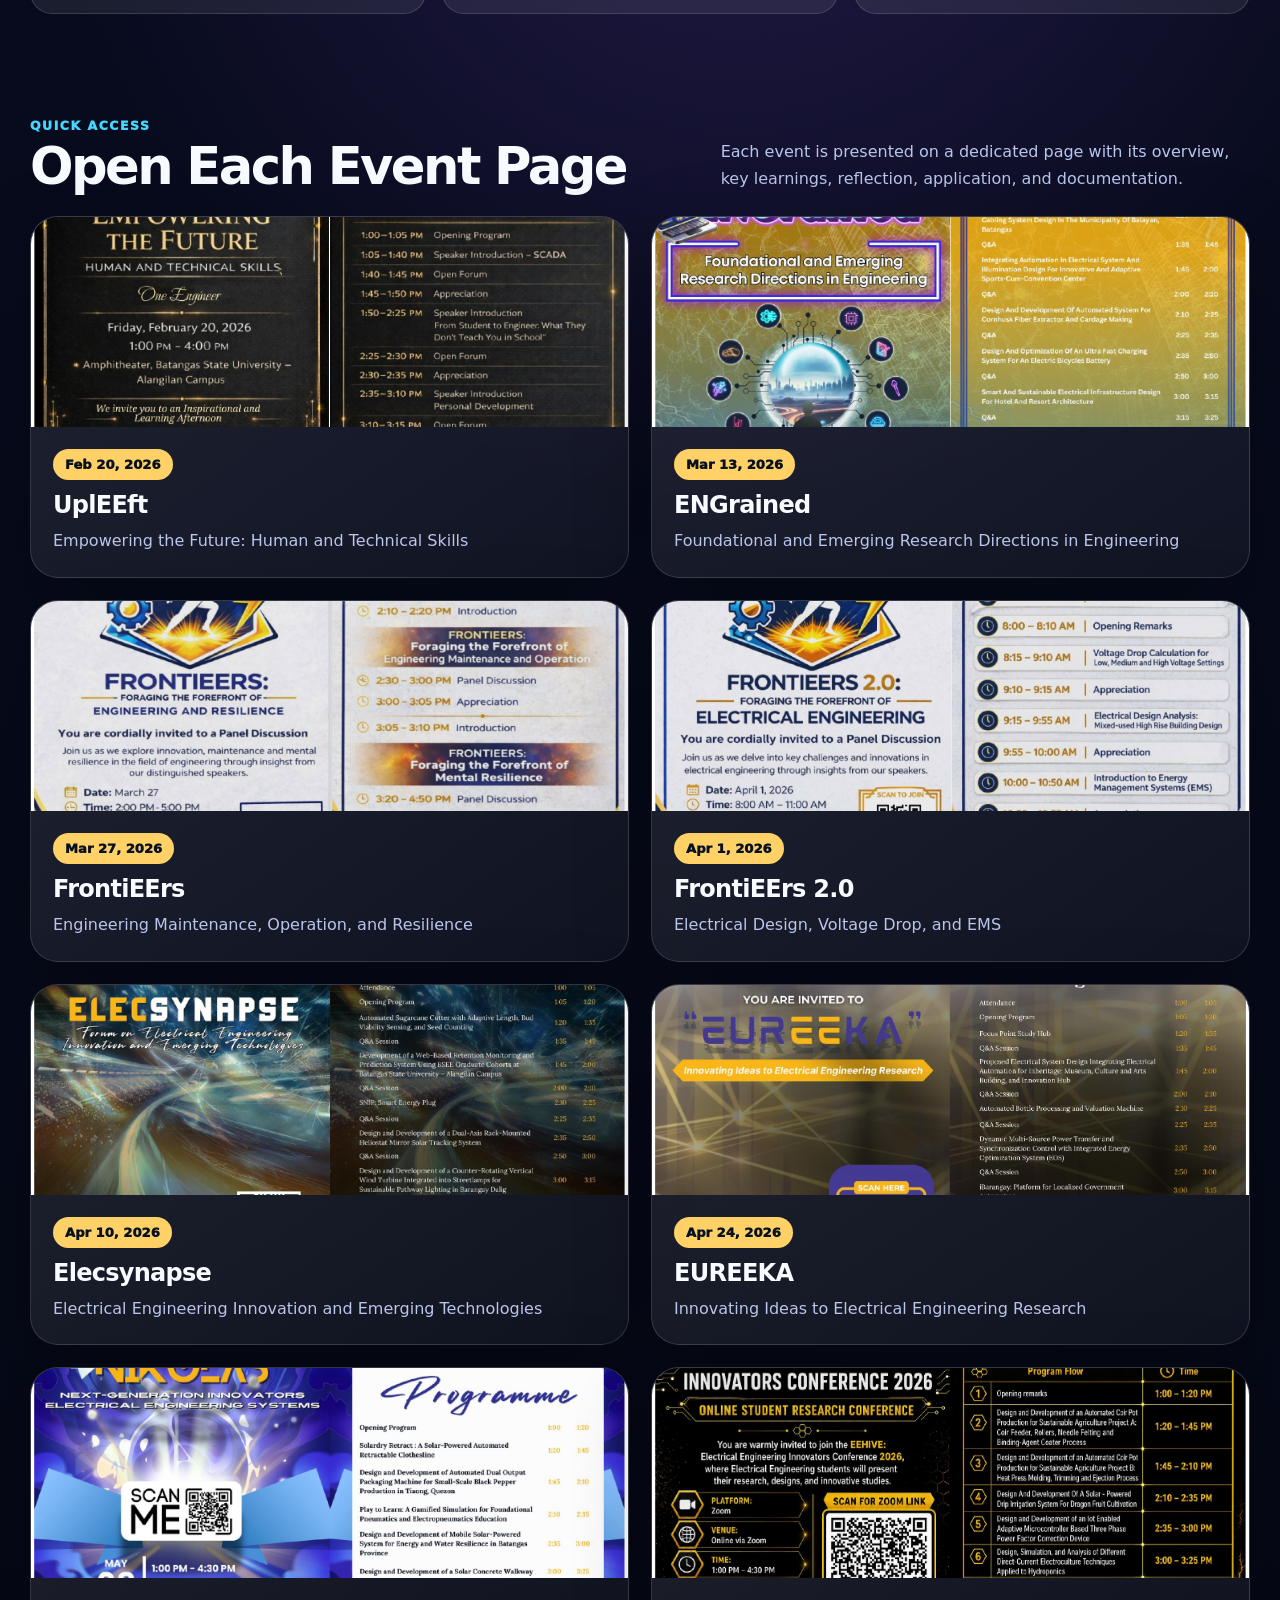
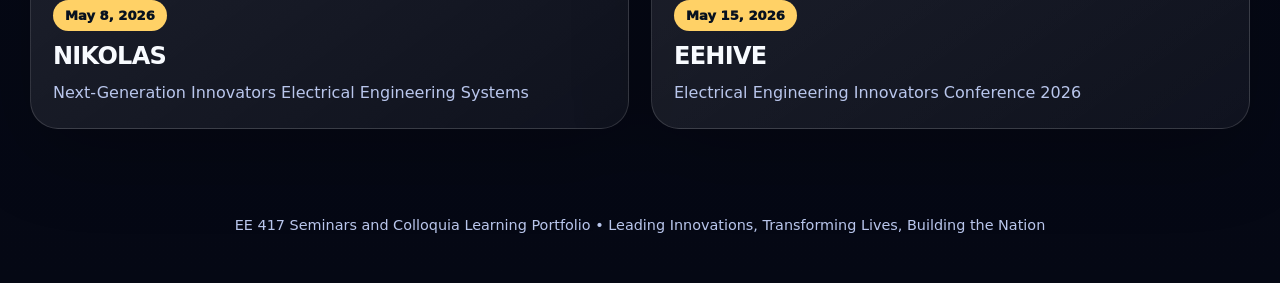
==== commit 4b68b62a: "Update index.html" ====
--- a/index.html
+++ b/index.html
@@ -1,8 +1,8 @@
 <!doctype html>
-<html lang="en"><head><meta charset="utf-8"><meta name="viewport" content="width=device-width,initial-scale=1"><title>EE 415 Learning Portfolio</title><link rel="stylesheet" href="assets/css/style.css"></head>
+<html lang="en"><head><meta charset="utf-8"><meta name="viewport" content="width=device-width,initial-scale=1"><title>EE 417 Learning Portfolio</title><link rel="stylesheet" href="assets/css/style.css"></head>
 <body>
 <nav class="nav">
-  <a class="brand" href="index.html"><span class="brand-mark">EE</span> EE 415 Portfolio</a>
+  <a class="brand" href="index.html"><span class="brand-mark">EE</span> EE 417 Portfolio</a>
   <div class="links">
     <a class="active" href="index.html">Home</a>
     <a class="" href="profile.html">Profile</a>
@@ -23,7 +23,7 @@
   </div>
 </nav>
 <main class="wrap">
-<section class="hero" id="top"><div class="hero-grid"><div><div class="hero-copy glass"><div class="eyebrow">⚡ Batangas State University • EE 415</div><h1><span class="gradient">From Seminars</span><br>to Practice</h1><p class="lead">This learning portfolio presents my journey through the EE 415 seminars and colloquia. It consolidates the knowledge, skills, insights, applications, and supporting evidence I gained from events focused on electrical engineering innovation, sustainability, automation, power management, resilience, research, and professional growth.</p><div class="author-tag">Prepared by Mark Ramirez • BS Electrical Engineering • Machine Automation and Process Control • 4th Year</div><div class="btnrow"><a class="btn primary" href="timeline.html">View Timeline →</a><a class="btn secondary" href="profile.html">View Profile</a></div></div><div class="stats"><div class="stat"><strong>08</strong><span>Major seminars and colloquia in chronological order</span></div><div class="stat"><strong>30+</strong><span>Research topics, talks, and panel discussions documented</span></div><div class="stat"><strong>05</strong><span>Content blocks per event: overview, learning, reflection, application, evidence</span></div><div class="stat"><strong>01</strong><span>One complete learning journey from seminars to professional growth</span></div></div></div><div class="hero-img"><img src="assets/images/hero-collage.jpg" alt="EE 415 event collage"></div></div></section>
+<section class="hero" id="top"><div class="hero-grid"><div><div class="hero-copy glass"><div class="eyebrow">⚡ Batangas State University • EE 417</div><h1><span class="gradient">From Seminars</span><br>to Practice</h1><p class="lead">This learning portfolio presents my journey through the EE 417 seminars and colloquia. It consolidates the knowledge, skills, insights, applications, and supporting evidence I gained from events focused on electrical engineering innovation, sustainability, automation, power management, resilience, research, and professional growth.</p><div class="author-tag">Prepared by Mark Ramirez • BS Electrical Engineering • Machine Automation and Process Control • 4th Year</div><div class="btnrow"><a class="btn primary" href="timeline.html">View Timeline →</a><a class="btn secondary" href="profile.html">View Profile</a></div></div><div class="stats"><div class="stat"><strong>08</strong><span>Major seminars and colloquia in chronological order</span></div><div class="stat"><strong>30+</strong><span>Research topics, talks, and panel discussions documented</span></div><div class="stat"><strong>05</strong><span>Content blocks per event: overview, learning, reflection, application, evidence</span></div><div class="stat"><strong>01</strong><span>One complete learning journey from seminars to professional growth</span></div></div></div><div class="hero-img"><img src="assets/images/hero-collage.jpg" alt="EE 417 event collage"></div></div></section>
 <section class="section"><div class="section-head"><div><div class="kicker">Welcome</div><h2>Purpose of the Portfolio</h2></div><p>This portfolio serves as a centralized record of the seminars and colloquia attended throughout the semester, highlighting technical knowledge, personal insights, and professional growth.</p></div><div class="grid"><div class="card"><h3>Knowledge Gained</h3><p>The seminars strengthened my understanding of SCADA, voltage drop, PLCs, power systems, energy management, automation, renewable energy, smart systems, and electrical design.</p></div><div class="card"><h3>Skills Developed</h3><p>The colloquia helped me develop critical thinking, technical listening, reflection writing, communication, research appreciation, and the ability to connect theory with practical design.</p></div><div class="card"><h3>Professional Growth</h3><p>The experience helped me understand that engineering requires not only technical competence, but also ethics, resilience, teamwork, safety awareness, and social responsibility.</p></div></div></section>
 <section class="section"><div class="section-head"><div><div class="kicker">Quick Access</div><h2>Open Each Event Page</h2></div><p>Each event is presented on a dedicated page with its overview, key learnings, reflection, application, and documentation.</p></div><div class="event-grid"><a class="event-card" href="events/upleeft.html"><div class="event-img"><img src="assets/images/events/upleeft.png" alt="UplEEft event poster"></div><div class="event-body"><span class="event-date">Feb 20, 2026</span><h3>UplEEft</h3><p>Empowering the Future: Human and Technical Skills</p></div></a>
 <a class="event-card" href="events/engrained.html"><div class="event-img"><img src="assets/images/events/engrained.png" alt="ENGrained event poster"></div><div class="event-body"><span class="event-date">Mar 13, 2026</span><h3>ENGrained</h3><p>Foundational and Emerging Research Directions in Engineering</p></div></a>
@@ -33,4 +33,4 @@
 <a class="event-card" href="events/eureeka.html"><div class="event-img"><img src="assets/images/events/eureeka.png" alt="EUREEKA event poster"></div><div class="event-body"><span class="event-date">Apr 24, 2026</span><h3>EUREEKA</h3><p>Innovating Ideas to Electrical Engineering Research</p></div></a>
 <a class="event-card" href="events/nikolas.html"><div class="event-img"><img src="assets/images/events/nikolas.png" alt="NIKOLAS event poster"></div><div class="event-body"><span class="event-date">May 8, 2026</span><h3>NIKOLAS</h3><p>Next-Generation Innovators Electrical Engineering Systems</p></div></a>
 <a class="event-card" href="events/eehive.html"><div class="event-img"><img src="assets/images/events/eehive.png" alt="EEHIVE event poster"></div><div class="event-body"><span class="event-date">May 15, 2026</span><h3>EEHIVE</h3><p>Electrical Engineering Innovators Conference 2026</p></div></a></div></section>
-</main><footer class="footer"><div class="wrap">EE 415 Seminars and Colloquia Learning Portfolio • Leading Innovations, Transforming Lives, Building the Nation</div></footer><a class="backtop" href="#top">↑</a></body></html>+</main><footer class="footer"><div class="wrap">EE 417 Seminars and Colloquia Learning Portfolio • Leading Innovations, Transforming Lives, Building the Nation</div></footer><a class="backtop" href="#top">↑</a></body></html>
--- a/assets/css/style.css
+++ b/assets/css/style.css
@@ -95,3 +95,37 @@
 .profile-statement{padding:24px;border-radius:var(--r);background:var(--panel);border:1px solid var(--line);box-shadow:0 20px 70px rgba(0,0,0,.24)}
 .profile-statement p{color:var(--muted);line-height:1.8;margin-bottom:14px}.profile-statement p:last-child{margin-bottom:0}
 @media(max-width:980px){.profile-layout,.profile-info-grid{grid-template-columns:1fr}}
+
+
+/* Enhanced evidence gallery update */
+.evidence-grid{
+  display:grid;
+  grid-template-columns:repeat(2,minmax(0,1fr));
+  gap:18px;
+}
+.evidence-shot{
+  border-radius:24px;
+  overflow:hidden;
+  border:1px solid var(--line);
+  background:#07111f;
+  box-shadow:0 22px 70px rgba(0,0,0,.30);
+}
+.evidence-shot img{
+  width:100%;
+  height:320px;
+  object-fit:cover;
+  object-position:center;
+  display:block;
+  background:#07111f;
+}
+.evidence-shot .shot-text{
+  padding:18px;
+  background:linear-gradient(135deg,rgba(255,255,255,.10),rgba(255,255,255,.045));
+}
+.evidence-shot h3{margin-bottom:8px;font-size:1.08rem;color:var(--text)}
+.evidence-shot p{color:var(--muted);line-height:1.62;font-size:.93rem}
+.long-notes{display:grid;gap:12px}
+.note-card{padding:18px;border-radius:18px;background:rgba(255,255,255,.065);border:1px solid rgba(255,255,255,.10)}
+.note-card h3{color:var(--gold);margin-bottom:8px;font-size:1.05rem}
+.note-card p,.note-card li{color:var(--muted);line-height:1.72}.note-card ul{padding-left:20px}
+@media(max-width:850px){.evidence-grid{grid-template-columns:1fr}.evidence-shot img{height:240px}}
